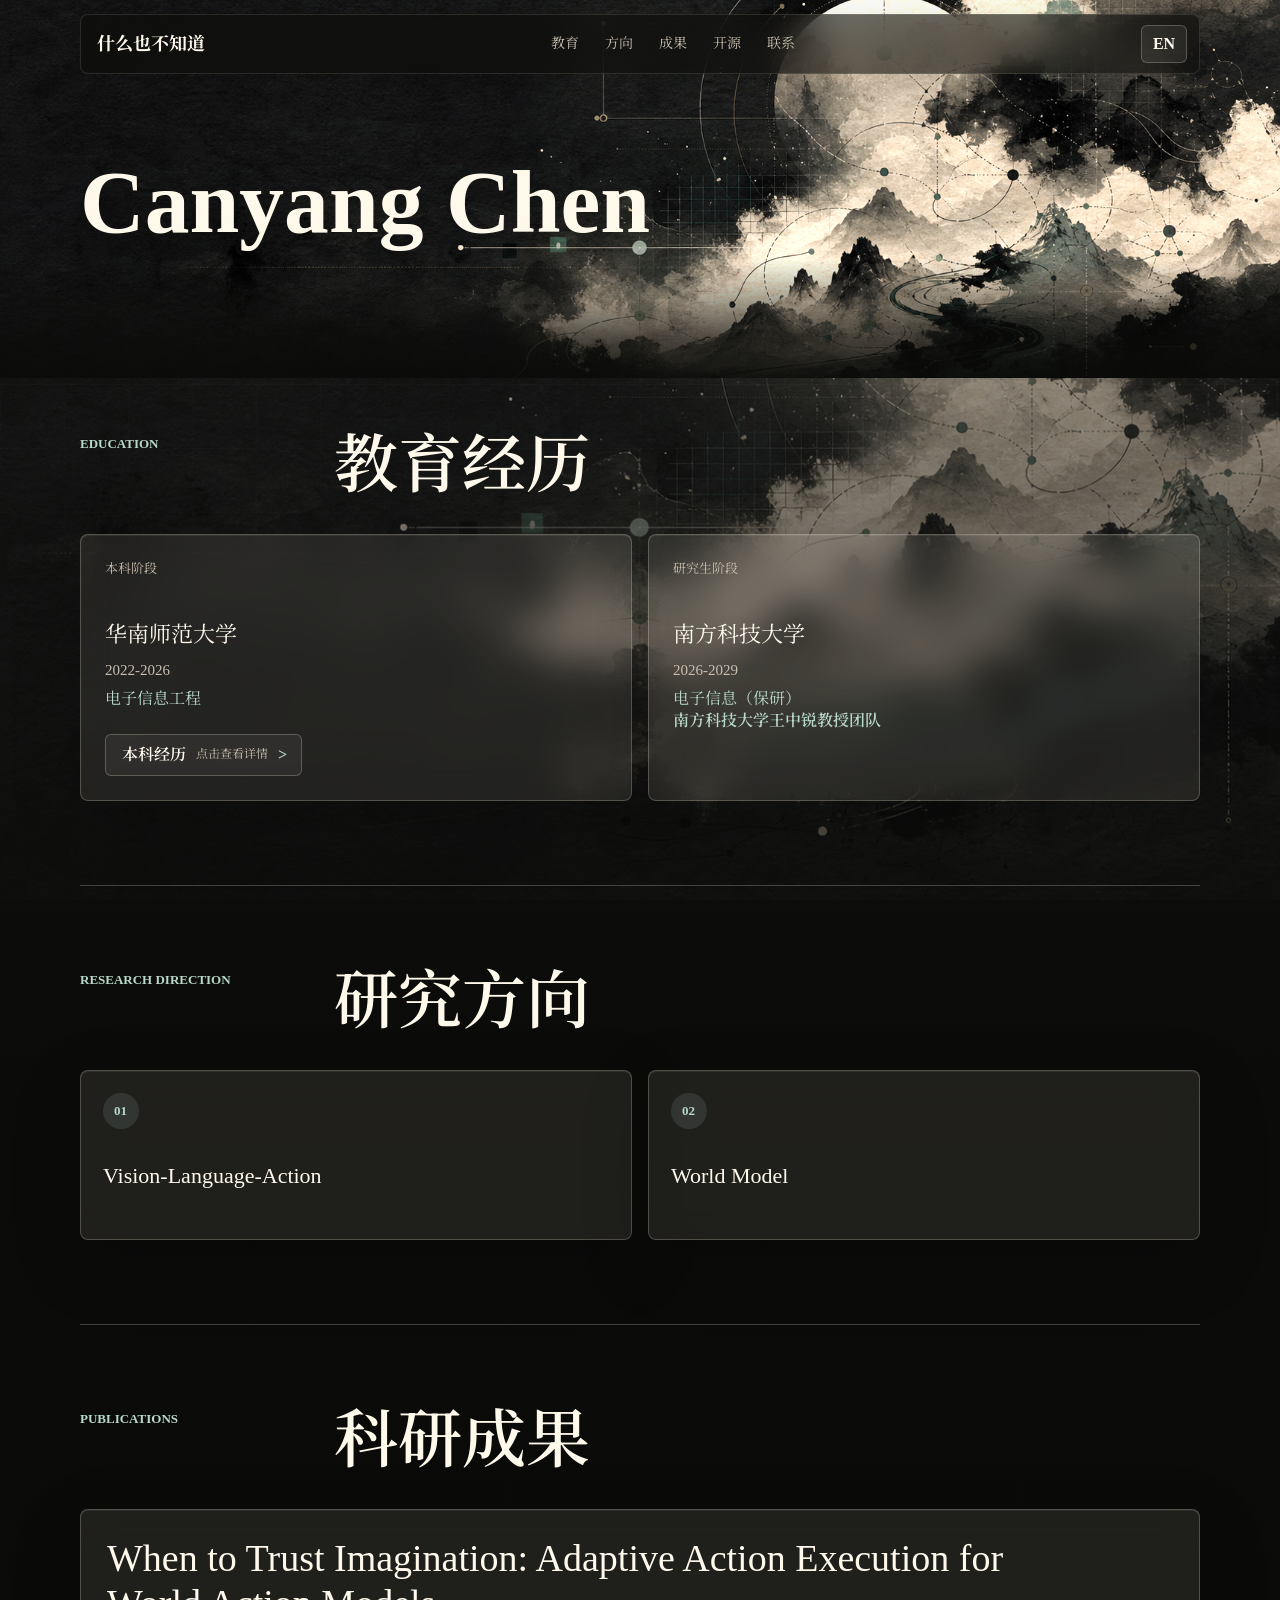
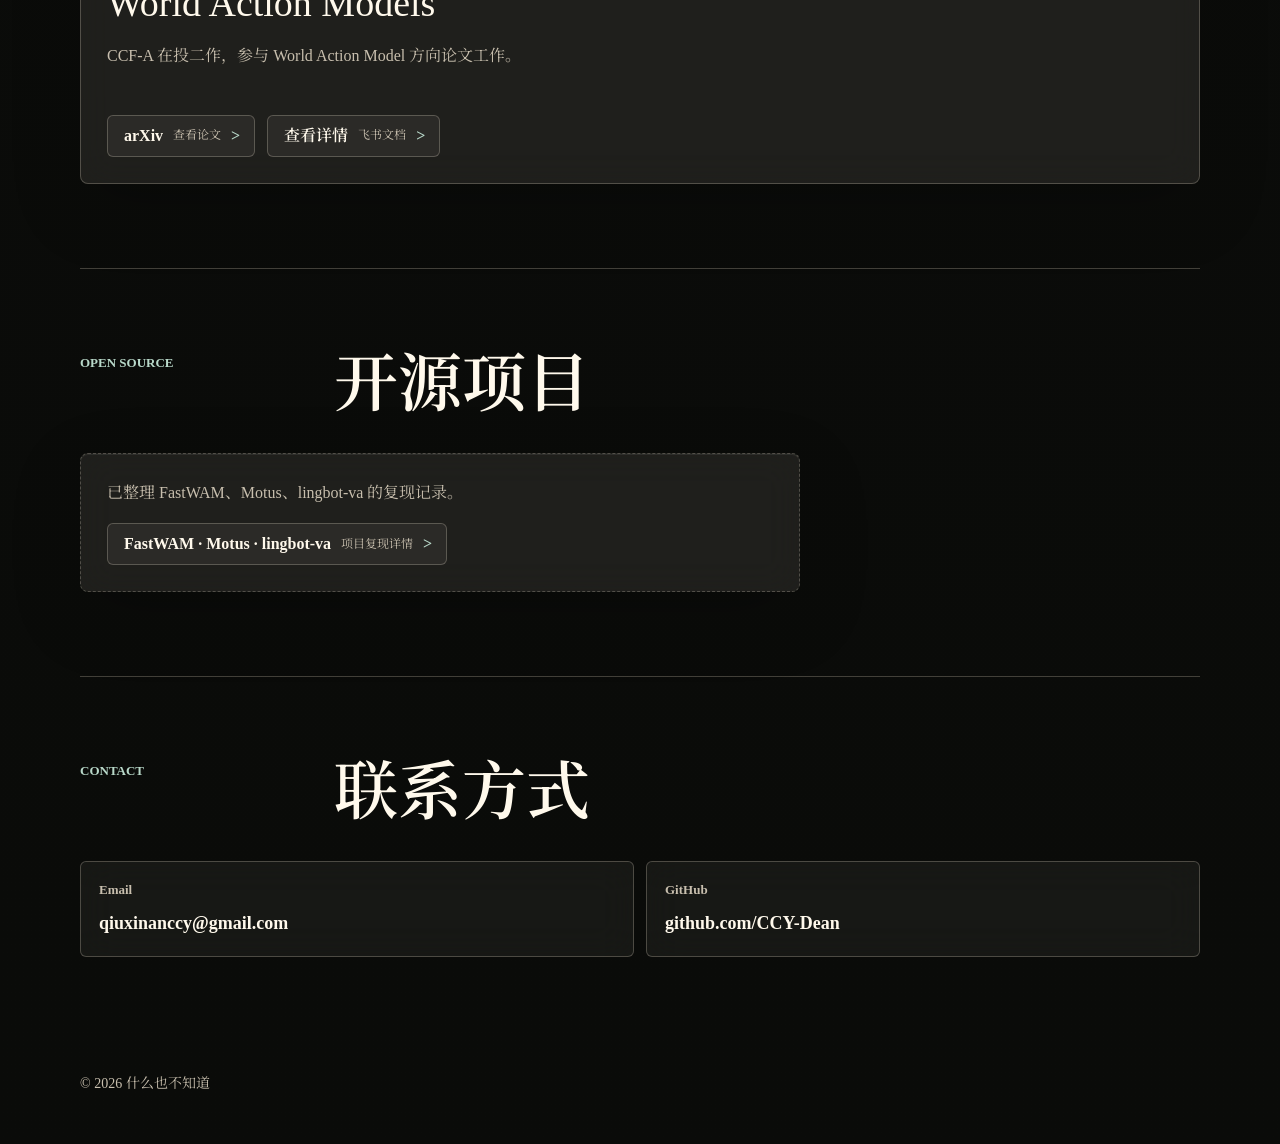
==== index.html @ 1838cb8a "Add SUSTech advisor team" ====
<!doctype html>
<html lang="zh-CN">
  <head>
    <meta charset="UTF-8" />
    <meta name="viewport" content="width=device-width, initial-scale=1.0" />
    <meta
      name="description"
      content="什么也不知道 - 一个关于电子信息、具身智能、VLA 与 World Model 的个人主页。"
    />
    <title>什么也不知道</title>
    <link rel="preconnect" href="https://fonts.googleapis.com" />
    <link rel="preconnect" href="https://fonts.gstatic.com" crossorigin />
    <link
      href="https://fonts.googleapis.com/css2?family=Noto+Serif+SC:wght@400;500;600;700&display=swap"
      rel="stylesheet"
    />
    <link rel="stylesheet" href="styles.css?v=compact-20260616" />
  </head>
  <body>
    <header class="site-header" aria-label="Primary navigation">
      <a class="brand" href="#home" aria-label="Back to top">什么也不知道</a>
      <nav class="nav-links" aria-label="Section navigation">
        <a href="#education" data-i18n="navEducation">教育</a>
        <a href="#research" data-i18n="navResearch">方向</a>
        <a href="#publications" data-i18n="navPublications">成果</a>
        <a href="#open-source" data-i18n="navOpenSource">开源</a>
        <a href="#contact" data-i18n="navContact">联系</a>
      </nav>
      <button class="lang-toggle" type="button" aria-label="Switch language">
        <span data-lang-label>EN</span>
      </button>
    </header>

    <main id="home">
      <section class="hero" aria-labelledby="hero-title">
        <div class="hero-copy">
          <h1 id="hero-title" data-i18n="heroTitle">Canyang Chen</h1>
        </div>
        <figure class="hero-visual">
          <img src="assets/world-model-hero.png" alt="Abstract world model visual" />
        </figure>
      </section>

      <section class="section education" id="education" aria-labelledby="education-title">
        <div class="section-heading">
          <p class="section-kicker" data-i18n="educationKicker">Education</p>
          <h2 id="education-title" data-i18n="educationTitle">教育经历</h2>
        </div>
        <div class="education-grid">
          <article class="education-card">
            <p class="year" data-i18n="eduOneYear">本科阶段</p>
            <h3 data-i18n="eduOneSchool">华南师范大学</h3>
            <p class="period" data-i18n="eduOnePeriod">2022-2026</p>
            <p class="degree" data-i18n="eduOneDegree">电子信息工程</p>
            <a class="inline-link" href="undergraduate.html">
              <span data-i18n="eduOneLink">本科经历</span>
              <small data-i18n="linkHint">点击查看详情</small>
            </a>
          </article>
          <article class="education-card">
            <p class="year" data-i18n="eduTwoYear">研究生阶段</p>
            <h3 data-i18n="eduTwoSchool">南方科技大学</h3>
            <p class="period" data-i18n="eduTwoPeriod">2026-2029</p>
            <p class="degree" data-i18n="eduTwoDegree">电子信息（保研）</p>
            <p class="project-team" data-i18n="eduTwoTeam">南方科技大学王中锐教授团队</p>
          </article>
        </div>
      </section>

      <section class="section research" id="research" aria-labelledby="research-title">
        <div class="section-heading">
          <p class="section-kicker" data-i18n="researchKicker">Research Direction</p>
          <h2 id="research-title" data-i18n="researchTitle">研究方向</h2>
        </div>
        <div class="research-list">
          <article>
            <span>01</span>
            <h3 data-i18n="topicOneTitle">Vision-Language-Action</h3>
          </article>
          <article>
            <span>02</span>
            <h3 data-i18n="topicTwoTitle">World Model</h3>
          </article>
        </div>
      </section>

      <section class="section publications" id="publications" aria-labelledby="publications-title">
        <div class="section-heading">
          <p class="section-kicker" data-i18n="pubKicker">Publications</p>
          <h2 id="publications-title" data-i18n="pubTitle">科研成果</h2>
        </div>
        <div class="publication-list">
          <article class="publication-card">
            <h3>When to Trust Imagination: Adaptive Action Execution for World Action Models</h3>
            <p data-i18n="paperBody">
              CCF-A 在投二作，参与 World Action Model 方向论文工作。
            </p>
            <div class="publication-actions">
              <a class="inline-link" href="https://arxiv.org/abs/2605.06222" target="_blank" rel="noreferrer">
                <span>arXiv</span>
                <small data-i18n="paperLinkHint">查看论文</small>
              </a>
              <a class="inline-link" href="https://my.feishu.cn/wiki/Lk8pwF8xBiohuYk1dy0cIigonZe?from=from_copylink" target="_blank" rel="noreferrer">
                <span data-i18n="paperDocLink">查看详情</span>
                <small data-i18n="paperDocHint">飞书文档</small>
              </a>
            </div>
          </article>
        </div>
      </section>

      <section class="section open-source" id="open-source" aria-labelledby="open-source-title">
        <div class="section-heading">
          <p class="section-kicker" data-i18n="openSourceKicker">Open Source</p>
          <h2 id="open-source-title" data-i18n="openSourceTitle">开源项目</h2>
        </div>
        <div class="empty-state">
          <p data-i18n="openSourceBody">已整理 FastWAM、Motus、lingbot-va 的复现记录。</p>
          <a class="inline-link project-entry-link" href="projects.html">
            <span data-i18n="openSourceLink">FastWAM · Motus · lingbot-va</span>
            <small data-i18n="openSourceHint">项目复现详情</small>
          </a>
        </div>
      </section>

      <section class="section contact" id="contact" aria-labelledby="contact-title">
        <div class="section-heading">
          <p class="section-kicker" data-i18n="contactKicker">Contact</p>
          <h2 id="contact-title" data-i18n="contactTitle">联系方式</h2>
        </div>
        <div class="contact-links" aria-label="Contact placeholders">
          <a href="mailto:qiuxinanccy@gmail.com">
            <span>Email</span>
            <strong>qiuxinanccy@gmail.com</strong>
          </a>
          <a href="https://github.com/CCY-Dean" target="_blank" rel="noreferrer">
            <span>GitHub</span>
            <strong>github.com/CCY-Dean</strong>
          </a>
        </div>
      </section>
    </main>

    <footer class="site-footer">
      <span data-i18n="footerText">© 2026 什么也不知道</span>
    </footer>

    <script src="script.js?v=compact-20260616"></script>
  </body>
</html>
---- styles.css ----
:root {
  color-scheme: dark;
  --paper: #151612;
  --paper-deep: #0a0b09;
  --ink: #fff9ec;
  --muted: #c8bfae;
  --line: rgba(244, 235, 214, 0.24);
  --panel: rgba(247, 241, 225, 0.085);
  --teal: #b8d8c9;
  --teal-soft: rgba(184, 216, 201, 0.12);
  --graphite: #ebe1cb;
  --shadow: rgba(0, 0, 0, 0.38);
  --max: 1120px;
  --serif-font: "Times New Roman", "Noto Serif SC", "Songti SC", "STSong", "SimSun", serif;
}

* {
  box-sizing: border-box;
}

html {
  scroll-behavior: smooth;
}

body {
  margin: 0;
  background:
    linear-gradient(180deg, rgba(10, 11, 9, 0.08), rgba(10, 11, 9, 0.9) 42%, rgba(10, 11, 9, 0.96)),
    radial-gradient(circle at 78% 10%, rgba(235, 225, 198, 0.2), transparent 24rem),
    radial-gradient(circle at 18% 0%, rgba(235, 225, 198, 0.08), transparent 26rem),
    url("assets/world-model-hero.png"),
    linear-gradient(180deg, var(--paper), var(--paper-deep));
  background-attachment: scroll, scroll, scroll, fixed, scroll;
  background-position: center top, center top, center top, center top, center top;
  background-repeat: no-repeat;
  background-size: cover, cover, cover, cover, cover;
  color: var(--ink);
  font-family: var(--serif-font);
  line-height: 1.6;
}

body::before {
  position: fixed;
  inset: 0;
  z-index: -1;
  pointer-events: none;
  content: "";
  background-image:
    linear-gradient(rgba(255, 249, 236, 0.04) 1px, transparent 1px),
    linear-gradient(90deg, rgba(255, 249, 236, 0.032) 1px, transparent 1px);
  background-size: 64px 64px;
  mask-image: linear-gradient(180deg, #000, transparent 78%);
}

a {
  color: inherit;
  text-decoration: none;
}

.site-header {
  position: fixed;
  top: 14px;
  left: 50%;
  z-index: 10;
  display: flex;
  align-items: center;
  justify-content: space-between;
  gap: 24px;
  width: min(100% - 28px, var(--max));
  margin: 0;
  padding: 10px 12px 10px 16px;
  transform: translateX(-50%);
  background: rgba(13, 14, 12, 0.62);
  border: 1px solid rgba(244, 235, 214, 0.12);
  border-radius: 8px;
  box-shadow: 0 18px 60px rgba(0, 0, 0, 0.18);
  backdrop-filter: blur(18px) saturate(1.1);
}

.brand {
  font-family: var(--serif-font);
  font-size: 18px;
  font-weight: 700;
  letter-spacing: 0;
  white-space: nowrap;
}

.nav-links {
  display: flex;
  align-items: center;
  gap: 26px;
  color: var(--muted);
  font-size: 14px;
}

.nav-links a {
  transition: color 180ms ease;
}

.nav-links a:hover {
  color: var(--ink);
}

.lang-toggle,
.button {
  min-height: 40px;
  border: 1px solid var(--line);
  border-radius: 6px;
  font: inherit;
  font-weight: 600;
  cursor: pointer;
}

.lang-toggle {
  min-width: 46px;
  min-height: 38px;
  background: rgba(243, 239, 228, 0.08);
  color: var(--ink);
}

.hero {
  position: relative;
  display: flex;
  align-items: center;
  min-height: 42svh;
  overflow: hidden;
  padding: 104px max(20px, calc((100vw - var(--max)) / 2)) 78px;
}

.hero::before {
  position: absolute;
  inset: 0;
  content: "";
  background:
    linear-gradient(90deg, rgba(8, 9, 8, 0.86), rgba(8, 9, 8, 0.44) 42%, rgba(8, 9, 8, 0.08)),
    linear-gradient(180deg, rgba(8, 9, 8, 0.12), rgba(8, 9, 8, 0.82));
  z-index: 0;
}

.hero::after {
  position: absolute;
  right: 0;
  bottom: -1px;
  left: 0;
  z-index: 1;
  height: 120px;
  content: "";
  pointer-events: none;
  background: linear-gradient(180deg, rgba(10, 11, 9, 0), rgba(10, 11, 9, 0.72) 66%, rgba(10, 11, 9, 0.94));
}

.hero-copy {
  position: relative;
  z-index: 2;
  width: min(100%, var(--max));
}

.eyebrow,
.section-kicker {
  margin: 0 0 14px;
  color: var(--teal);
  font-size: 13px;
  font-weight: 700;
  letter-spacing: 0;
  text-transform: uppercase;
}

h1,
h2,
h3,
p {
  overflow-wrap: anywhere;
}

h1 {
  margin: 0;
  font-family: var(--serif-font);
  font-size: clamp(46px, 7vw, 92px);
  font-weight: 700;
  line-height: 0.95;
  letter-spacing: 0;
  text-shadow: 0 18px 60px rgba(0, 0, 0, 0.45);
}

.hero-text {
  max-width: 620px;
  margin: 28px 0 0;
  color: var(--graphite);
  font-size: 18px;
}

.hero-actions {
  display: flex;
  flex-wrap: wrap;
  gap: 12px;
  margin-top: 34px;
}

.button {
  display: inline-flex;
  align-items: center;
  justify-content: center;
  padding: 0 18px;
}

.button.primary {
  background: var(--ink);
  color: #10110f;
  border-color: var(--ink);
}

.button.secondary {
  background: rgba(243, 239, 228, 0.04);
  color: var(--ink);
}

.hero-visual {
  position: absolute;
  inset: 0;
  z-index: 0;
  margin: 0;
  pointer-events: none;
}

.hero-visual img {
  display: block;
  width: 100%;
  height: 100%;
  object-fit: cover;
  object-position: center;
  filter: brightness(1.2) contrast(1.08) saturate(1.04);
}

.section {
  width: min(100% - 40px, var(--max));
  margin: 0 auto;
  padding: 84px 0;
  border-top: 1px solid var(--line);
}

.hero + .section {
  margin-top: -28px;
  border-top: 0;
}

.section-heading {
  display: grid;
  grid-template-columns: 220px minmax(0, 1fr);
  gap: 34px;
  align-items: start;
  margin-bottom: 36px;
}

h2 {
  margin: 0;
  font-family: var(--serif-font);
  max-width: 780px;
  font-size: clamp(38px, 5vw, 66px);
  font-weight: 600;
  line-height: 1;
  letter-spacing: 0;
}

.education-grid {
  display: grid;
  grid-template-columns: repeat(2, minmax(0, 1fr));
  gap: 16px;
}

.contact-text {
  margin: 0;
}

.education-card,
.research-list article,
.empty-state,
.publication-card {
  background: var(--panel);
  border: 1px solid var(--line);
  border-radius: 8px;
  backdrop-filter: blur(18px);
  box-shadow:
    inset 0 1px 0 rgba(255, 255, 255, 0.07),
    0 22px 70px rgba(0, 0, 0, 0.18);
}

.education-card {
  min-height: 190px;
  padding: 24px;
}

.year {
  margin: 0 0 42px;
  color: var(--muted);
  font-size: 13px;
  font-weight: 400;
  text-transform: uppercase;
}

.degree {
  margin: 0;
  color: var(--teal);
  font-weight: 400;
}

.period {
  margin: 10px 0 4px;
  color: var(--muted);
  font-size: 15px;
}

.inline-link {
  display: inline-flex;
  align-items: center;
  gap: 10px;
  justify-content: center;
  width: fit-content;
  min-height: 42px;
  margin-top: 22px;
  padding: 0 14px 0 16px;
  border: 1px solid var(--line);
  border-radius: 6px;
  background: rgba(243, 239, 228, 0.06);
  color: var(--ink);
  font-weight: 600;
}

.inline-link::after {
  content: ">";
  color: var(--teal);
  font-weight: 700;
}

.inline-link small {
  color: var(--muted);
  font-size: 12px;
  font-weight: 400;
}

.project-entry-link {
  flex-wrap: wrap;
  justify-content: flex-start;
  max-width: 100%;
  padding-top: 8px;
  padding-bottom: 8px;
  line-height: 1.35;
}

.research-list {
  display: grid;
  grid-template-columns: repeat(2, minmax(0, 1fr));
  gap: 16px;
}

.research-list article {
  min-height: 170px;
  padding: 22px;
}

.research-list span {
  display: inline-flex;
  align-items: center;
  justify-content: center;
  width: 36px;
  height: 36px;
  margin-bottom: 34px;
  border-radius: 50%;
  background: var(--teal-soft);
  color: var(--teal);
  font-size: 13px;
  font-weight: 700;
}

h3 {
  margin: 0 0 10px;
  font-size: 22px;
  line-height: 1.2;
  font-weight: 400;
}

.empty-state p,
.contact-text {
  color: var(--muted);
}

.empty-state p {
  margin: 0;
}

.empty-state {
  max-width: 720px;
  padding: 26px;
  border-style: dashed;
}

.empty-state .inline-link {
  margin-top: 18px;
}

.publication-list {
  display: grid;
  gap: 16px;
}

.publication-card {
  padding: 26px;
}

.publication-card h3 {
  max-width: 980px;
  font-size: clamp(24px, 3vw, 38px);
}

.publication-card p {
  max-width: 980px;
  color: var(--muted);
}

.publication-actions {
  display: flex;
  flex-wrap: wrap;
  gap: 12px;
  margin-top: 24px;
}

.contact-text {
  max-width: 720px;
  font-size: 18px;
}

.contact-links {
  display: grid;
  grid-template-columns: repeat(2, minmax(0, 1fr));
  gap: 12px;
  margin-top: 0;
}

.contact-links a {
  display: grid;
  gap: 8px;
  min-height: 96px;
  padding: 18px;
  border: 1px solid var(--line);
  border-radius: 6px;
  background: rgba(243, 239, 228, 0.055);
  backdrop-filter: blur(18px);
}

.contact-links span {
  color: var(--muted);
  font-size: 13px;
  font-weight: 700;
}

.contact-links strong {
  color: var(--ink);
  font-size: clamp(16px, 2.4vw, 18px);
  font-weight: 700;
  overflow-wrap: anywhere;
}

.site-footer {
  width: min(100% - 40px, var(--max));
  margin: 0 auto;
  padding: 32px 0 48px;
  color: var(--muted);
  font-size: 14px;
}

.page-main {
  padding-top: 96px;
}

.subpage-hero {
  width: min(100% - 40px, var(--max));
  margin: 0 auto;
  padding: 96px 0 70px;
}

.subpage-hero h1 {
  max-width: 840px;
  font-size: clamp(54px, 8vw, 104px);
}

.subpage-hero p:last-child {
  max-width: 760px;
  margin: 26px 0 0;
  color: var(--graphite);
  font-size: 20px;
}

.page-section {
  padding: 70px 0;
}

.detail-grid,
.achievement-grid {
  display: grid;
  grid-template-columns: repeat(2, minmax(0, 1fr));
  gap: 16px;
}

.project-grid {
  display: grid;
  grid-template-columns: 1fr;
  gap: 16px;
}

.detail-card,
.project-card,
.achievement-card,
.timeline article {
  background: var(--panel);
  border: 1px solid var(--line);
  border-radius: 8px;
  backdrop-filter: blur(18px);
  box-shadow:
    inset 0 1px 0 rgba(255, 255, 255, 0.07),
    0 22px 70px rgba(0, 0, 0, 0.16);
}

.detail-card,
.project-card,
.achievement-card {
  padding: 24px;
}

.detail-card h2,
.project-card h2 {
  margin: 0 0 12px;
  font-size: clamp(28px, 3vw, 42px);
}

.detail-card p,
.project-card p,
.achievement-card p,
.timeline p {
  color: var(--muted);
}

.clean-list {
  display: grid;
  gap: 10px;
  margin: 16px 0 0;
  padding-left: 1.15rem;
  color: var(--muted);
}

.project-figure {
  margin: 22px 0 0;
  overflow: hidden;
  border: 1px solid rgba(244, 235, 214, 0.2);
  border-radius: 8px;
  background: rgba(10, 11, 9, 0.36);
}

.project-figure img {
  display: block;
  width: 100%;
  height: auto;
}

.timeline {
  display: grid;
  gap: 16px;
}

.timeline article {
  padding: 24px;
}

.timeline span,
.project-card .year,
.achievement-card span {
  display: block;
  margin-bottom: 18px;
  color: var(--teal);
  font-size: 13px;
  font-weight: 700;
  text-transform: uppercase;
}

.timeline h3,
.project-card h2,
.achievement-card h3 {
  color: var(--ink);
}

.project-team {
  margin: -4px 0 18px;
  color: var(--teal);
  font-weight: 600;
}

.experience-block {
  display: grid;
  gap: 10px;
  margin-top: 20px;
}

.experience-block h4 {
  margin: 10px 0 0;
  color: var(--teal);
  font-size: 16px;
}

.experience-block p {
  margin: 0;
  max-width: 1160px;
}

@media (max-width: 860px) {
  .site-header {
    width: min(100% - 28px, var(--max));
    gap: 14px;
  }

  .nav-links {
    display: none;
  }

  .section,
  .site-footer {
    width: min(100% - 28px, var(--max));
  }

  .hero {
    min-height: 34svh;
    padding: 98px 14px 38px;
  }

  .section-heading,
  .education-grid,
  .research-list,
  .contact-links,
  .detail-grid,
  .project-grid,
  .achievement-grid {
    grid-template-columns: 1fr;
  }

  .section {
    padding: 60px 0;
  }

  .subpage-hero {
    width: min(100% - 28px, var(--max));
    padding: 70px 0 48px;
  }

  .education-grid {
    gap: 14px;
  }
}

@media (max-width: 520px) {
  h1 {
    font-size: 44px;
  }

  .hero-text {
    font-size: 16px;
  }

  .button {
    width: 100%;
  }
}
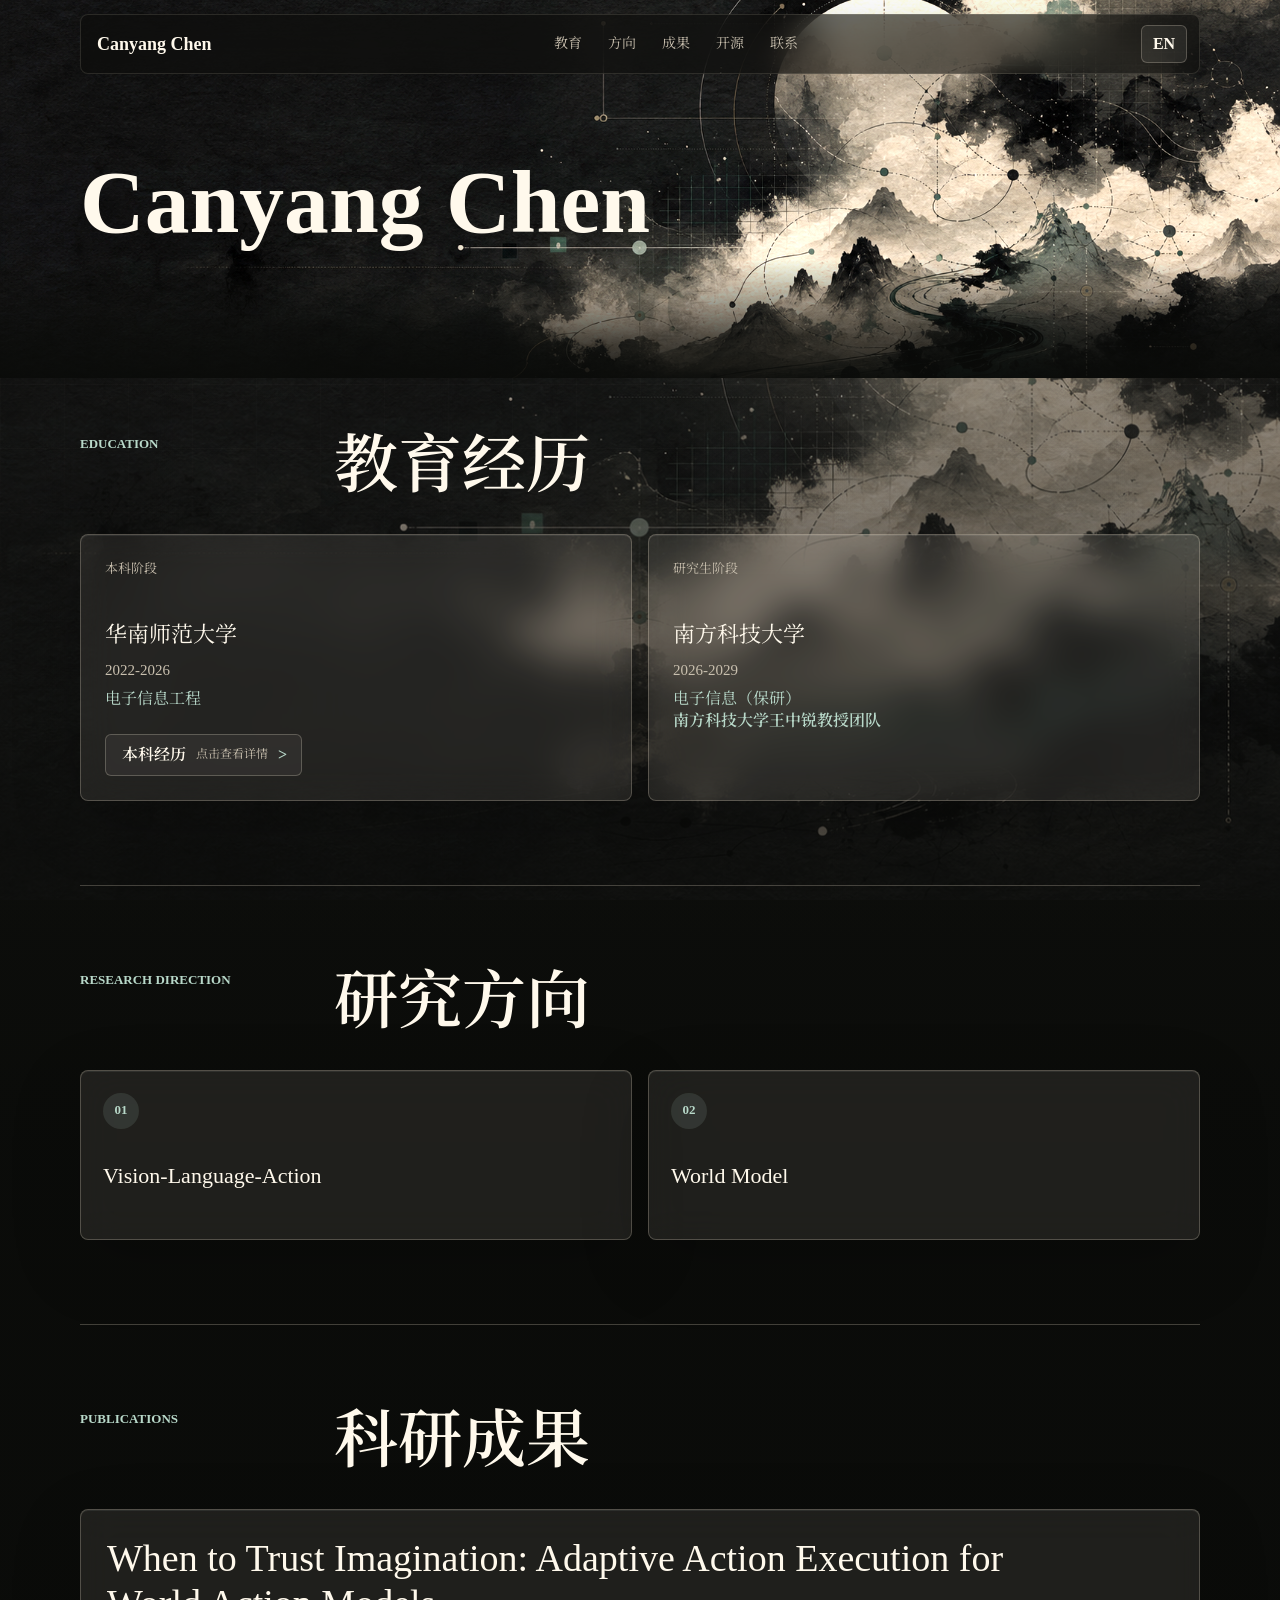
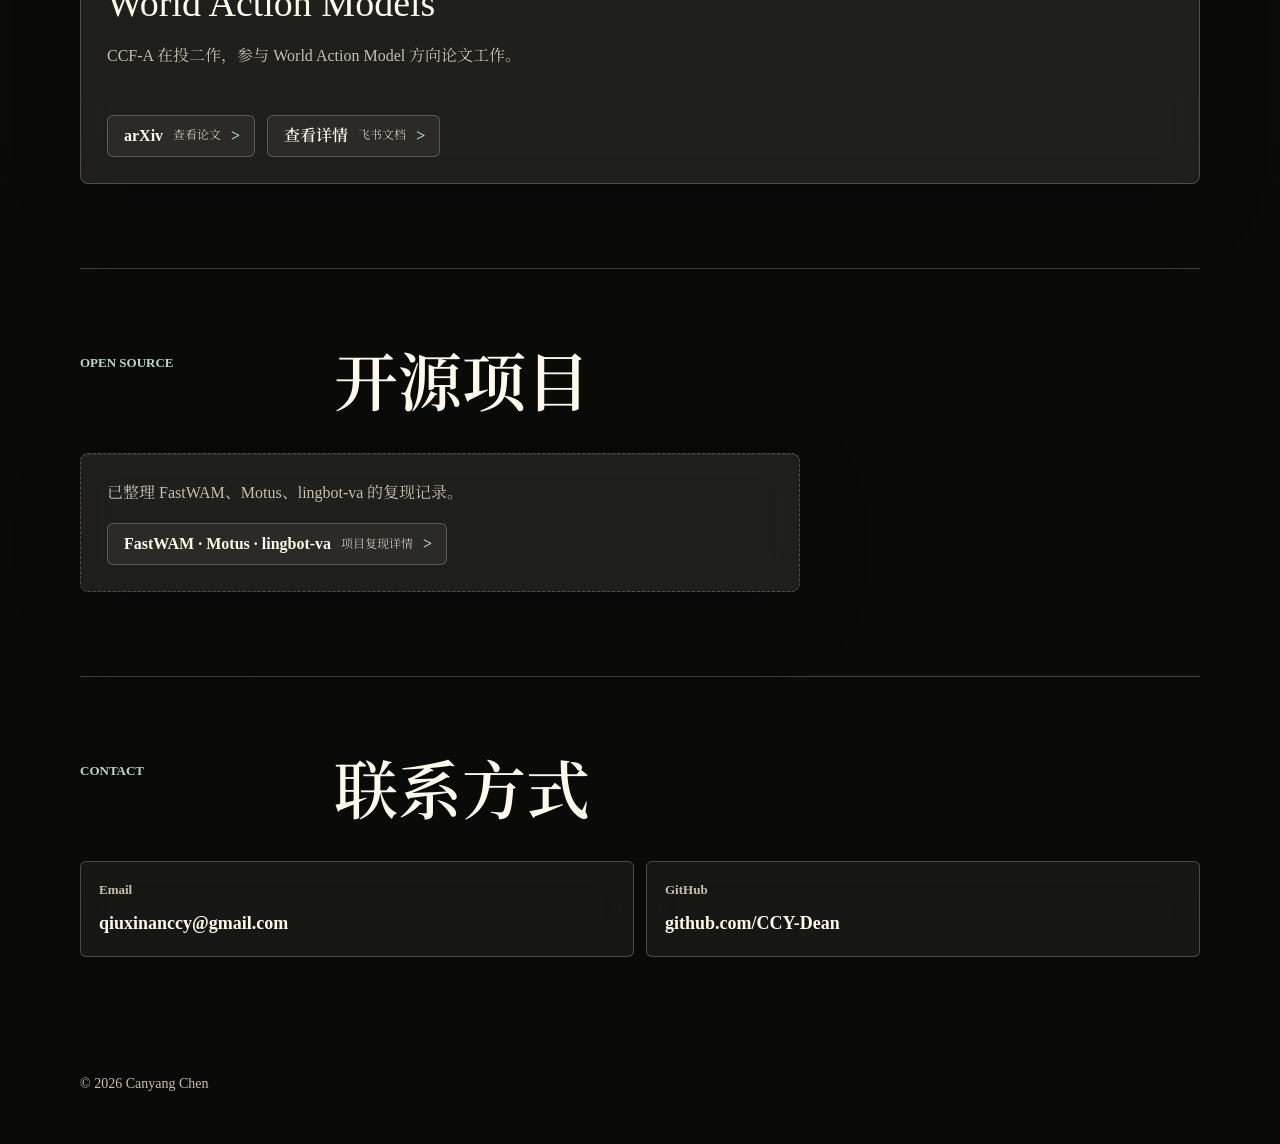
==== commit 8dbcea9c: "Update site branding to Canyang Chen" ====
--- a/index.html
+++ b/index.html
@@ -5,9 +5,9 @@
     <meta name="viewport" content="width=device-width, initial-scale=1.0" />
     <meta
       name="description"
-      content="什么也不知道 - 一个关于电子信息、具身智能、VLA 与 World Model 的个人主页。"
+      content="Canyang Chen - 一个关于电子信息、具身智能、VLA 与 World Model 的个人主页。"
     />
-    <title>什么也不知道</title>
+    <title>Canyang Chen</title>
     <link rel="preconnect" href="https://fonts.googleapis.com" />
     <link rel="preconnect" href="https://fonts.gstatic.com" crossorigin />
     <link
@@ -18,7 +18,7 @@
   </head>
   <body>
     <header class="site-header" aria-label="Primary navigation">
-      <a class="brand" href="#home" aria-label="Back to top">什么也不知道</a>
+      <a class="brand" href="#home" aria-label="Back to top">Canyang Chen</a>
       <nav class="nav-links" aria-label="Section navigation">
         <a href="#education" data-i18n="navEducation">教育</a>
         <a href="#research" data-i18n="navResearch">方向</a>
@@ -142,7 +142,7 @@
     </main>
 
     <footer class="site-footer">
-      <span data-i18n="footerText">© 2026 什么也不知道</span>
+      <span data-i18n="footerText">© 2026 Canyang Chen</span>
     </footer>
 
     <script src="script.js?v=compact-20260616"></script>
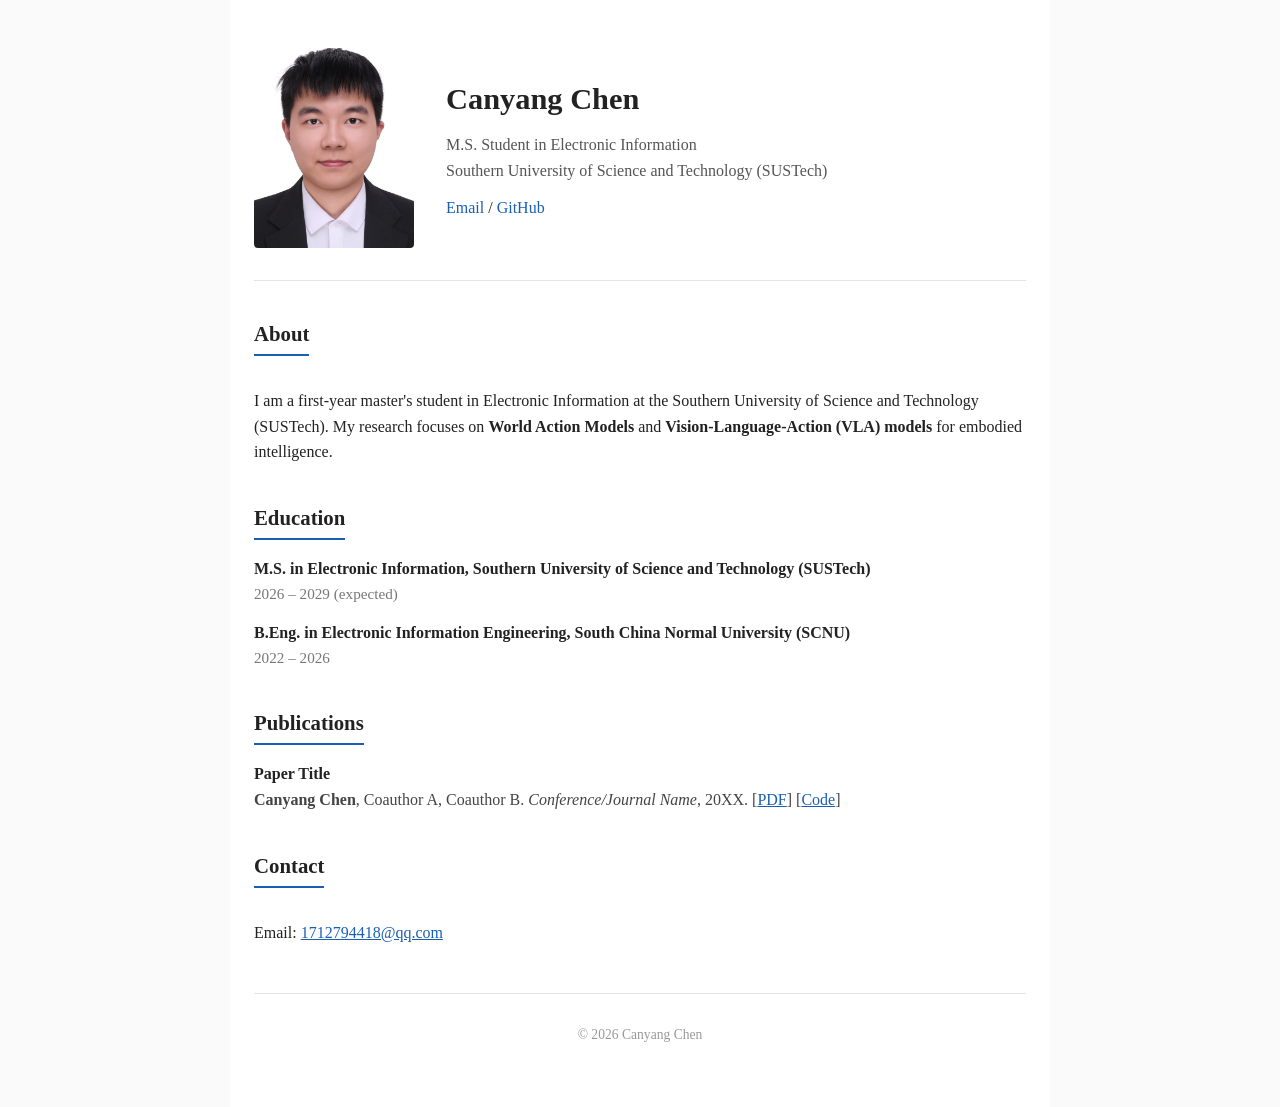
==== commit ac86ece0: "Initial commit: personal academic website" ====
--- a/index.html
+++ b/index.html
@@ -1,150 +1,72 @@
-<!doctype html>
-<html lang="zh-CN">
-  <head>
-    <meta charset="UTF-8" />
-    <meta name="viewport" content="width=device-width, initial-scale=1.0" />
-    <meta
-      name="description"
-      content="Canyang Chen - 一个关于电子信息、具身智能、VLA 与 World Model 的个人主页。"
-    />
-    <title>Canyang Chen</title>
-    <link rel="preconnect" href="https://fonts.googleapis.com" />
-    <link rel="preconnect" href="https://fonts.gstatic.com" crossorigin />
-    <link
-      href="https://fonts.googleapis.com/css2?family=Noto+Serif+SC:wght@400;500;600;700&display=swap"
-      rel="stylesheet"
-    />
-    <link rel="stylesheet" href="styles.css?v=compact-20260616" />
-  </head>
-  <body>
-    <header class="site-header" aria-label="Primary navigation">
-      <a class="brand" href="#home" aria-label="Back to top">Canyang Chen</a>
-      <nav class="nav-links" aria-label="Section navigation">
-        <a href="#education" data-i18n="navEducation">教育</a>
-        <a href="#research" data-i18n="navResearch">方向</a>
-        <a href="#publications" data-i18n="navPublications">成果</a>
-        <a href="#open-source" data-i18n="navOpenSource">开源</a>
-        <a href="#contact" data-i18n="navContact">联系</a>
-      </nav>
-      <button class="lang-toggle" type="button" aria-label="Switch language">
-        <span data-lang-label>EN</span>
-      </button>
+<!DOCTYPE html>
+<html lang="en">
+<head>
+  <meta charset="UTF-8">
+  <meta name="viewport" content="width=device-width, initial-scale=1.0">
+  <title>Canyang Chen</title>
+  <meta name="description" content="Personal academic website of Canyang Chen.">
+  <link rel="stylesheet" href="style.css">
+</head>
+<body>
+  <div class="container">
+    <header>
+      <img class="profile" src="assets/profile.jpg" alt="Canyang Chen">
+      <div class="intro">
+        <h1>Canyang Chen</h1>
+        <p class="affiliation">M.S. Student in Electronic Information<br>
+        Southern University of Science and Technology (SUSTech)</p>
+        <nav class="links">
+          <a href="mailto:1712794418@qq.com">Email</a> /
+          <a href="https://github.com/CCY-Dean" target="_blank" rel="noopener">GitHub</a>
+        </nav>
+      </div>
     </header>
 
-    <main id="home">
-      <section class="hero" aria-labelledby="hero-title">
-        <div class="hero-copy">
-          <h1 id="hero-title" data-i18n="heroTitle">Canyang Chen</h1>
-        </div>
-        <figure class="hero-visual">
-          <img src="assets/world-model-hero.png" alt="Abstract world model visual" />
-        </figure>
+    <main>
+      <section id="about">
+        <h2>About</h2>
+        <p>I am a first-year master's student in Electronic Information at the
+        Southern University of Science and Technology (SUSTech). My research focuses on
+        <strong>World Action Models</strong> and <strong>Vision-Language-Action (VLA) models</strong>
+        for embodied intelligence.</p>
       </section>
 
-      <section class="section education" id="education" aria-labelledby="education-title">
-        <div class="section-heading">
-          <p class="section-kicker" data-i18n="educationKicker">Education</p>
-          <h2 id="education-title" data-i18n="educationTitle">教育经历</h2>
-        </div>
-        <div class="education-grid">
-          <article class="education-card">
-            <p class="year" data-i18n="eduOneYear">本科阶段</p>
-            <h3 data-i18n="eduOneSchool">华南师范大学</h3>
-            <p class="period" data-i18n="eduOnePeriod">2022-2026</p>
-            <p class="degree" data-i18n="eduOneDegree">电子信息工程</p>
-            <a class="inline-link" href="undergraduate.html">
-              <span data-i18n="eduOneLink">本科经历</span>
-              <small data-i18n="linkHint">点击查看详情</small>
-            </a>
-          </article>
-          <article class="education-card">
-            <p class="year" data-i18n="eduTwoYear">研究生阶段</p>
-            <h3 data-i18n="eduTwoSchool">南方科技大学</h3>
-            <p class="period" data-i18n="eduTwoPeriod">2026-2029</p>
-            <p class="degree" data-i18n="eduTwoDegree">电子信息（保研）</p>
-            <p class="project-team" data-i18n="eduTwoTeam">南方科技大学王中锐教授团队</p>
-          </article>
-        </div>
+      <section id="education">
+        <h2>Education</h2>
+        <ul class="item-list">
+          <li>
+            <span class="item-title">M.S. in Electronic Information, Southern University of Science and Technology (SUSTech)</span>
+            <span class="item-date">2026 – 2029 (expected)</span>
+          </li>
+          <li>
+            <span class="item-title">B.Eng. in Electronic Information Engineering, South China Normal University (SCNU)</span>
+            <span class="item-date">2022 – 2026</span>
+          </li>
+        </ul>
       </section>
 
-      <section class="section research" id="research" aria-labelledby="research-title">
-        <div class="section-heading">
-          <p class="section-kicker" data-i18n="researchKicker">Research Direction</p>
-          <h2 id="research-title" data-i18n="researchTitle">研究方向</h2>
-        </div>
-        <div class="research-list">
-          <article>
-            <span>01</span>
-            <h3 data-i18n="topicOneTitle">Vision-Language-Action</h3>
-          </article>
-          <article>
-            <span>02</span>
-            <h3 data-i18n="topicTwoTitle">World Model</h3>
-          </article>
-        </div>
+      <section id="publications">
+        <h2>Publications</h2>
+        <ul class="item-list">
+          <!-- TODO: add publications; duplicate this block for each paper -->
+          <li>
+            <span class="item-title">Paper Title</span>
+            <span class="item-desc"><strong>Canyang Chen</strong>, Coauthor A, Coauthor B.
+            <em>Conference/Journal Name</em>, 20XX.
+            [<a href="#">PDF</a>] [<a href="#">Code</a>]</span>
+          </li>
+        </ul>
       </section>
 
-      <section class="section publications" id="publications" aria-labelledby="publications-title">
-        <div class="section-heading">
-          <p class="section-kicker" data-i18n="pubKicker">Publications</p>
-          <h2 id="publications-title" data-i18n="pubTitle">科研成果</h2>
-        </div>
-        <div class="publication-list">
-          <article class="publication-card">
-            <h3>When to Trust Imagination: Adaptive Action Execution for World Action Models</h3>
-            <p data-i18n="paperBody">
-              CCF-A 在投二作，参与 World Action Model 方向论文工作。
-            </p>
-            <div class="publication-actions">
-              <a class="inline-link" href="https://arxiv.org/abs/2605.06222" target="_blank" rel="noreferrer">
-                <span>arXiv</span>
-                <small data-i18n="paperLinkHint">查看论文</small>
-              </a>
-              <a class="inline-link" href="https://my.feishu.cn/wiki/Lk8pwF8xBiohuYk1dy0cIigonZe?from=from_copylink" target="_blank" rel="noreferrer">
-                <span data-i18n="paperDocLink">查看详情</span>
-                <small data-i18n="paperDocHint">飞书文档</small>
-              </a>
-            </div>
-          </article>
-        </div>
-      </section>
-
-      <section class="section open-source" id="open-source" aria-labelledby="open-source-title">
-        <div class="section-heading">
-          <p class="section-kicker" data-i18n="openSourceKicker">Open Source</p>
-          <h2 id="open-source-title" data-i18n="openSourceTitle">开源项目</h2>
-        </div>
-        <div class="empty-state">
-          <p data-i18n="openSourceBody">已整理 FastWAM、Motus、lingbot-va 的复现记录。</p>
-          <a class="inline-link project-entry-link" href="projects.html">
-            <span data-i18n="openSourceLink">FastWAM · Motus · lingbot-va</span>
-            <small data-i18n="openSourceHint">项目复现详情</small>
-          </a>
-        </div>
-      </section>
-
-      <section class="section contact" id="contact" aria-labelledby="contact-title">
-        <div class="section-heading">
-          <p class="section-kicker" data-i18n="contactKicker">Contact</p>
-          <h2 id="contact-title" data-i18n="contactTitle">联系方式</h2>
-        </div>
-        <div class="contact-links" aria-label="Contact placeholders">
-          <a href="mailto:qiuxinanccy@gmail.com">
-            <span>Email</span>
-            <strong>qiuxinanccy@gmail.com</strong>
-          </a>
-          <a href="https://github.com/CCY-Dean" target="_blank" rel="noreferrer">
-            <span>GitHub</span>
-            <strong>github.com/CCY-Dean</strong>
-          </a>
-        </div>
+      <section id="contact">
+        <h2>Contact</h2>
+        <p>Email: <a href="mailto:1712794418@qq.com">1712794418@qq.com</a></p>
       </section>
     </main>
 
-    <footer class="site-footer">
-      <span data-i18n="footerText">© 2026 Canyang Chen</span>
+    <footer>
+      <p>&copy; 2026 Canyang Chen</p>
     </footer>
-
-    <script src="script.js?v=compact-20260616"></script>
-  </body>
+  </div>
+</body>
 </html>
--- a/style.css
+++ b/style.css
@@ -0,0 +1,112 @@
+* {
+  box-sizing: border-box;
+}
+
+body {
+  margin: 0;
+  font-family: "Georgia", "Times New Roman", serif;
+  line-height: 1.6;
+  color: #222;
+  background: #fafafa;
+}
+
+.container {
+  max-width: 820px;
+  margin: 0 auto;
+  padding: 48px 24px;
+  background: #fff;
+  min-height: 100vh;
+}
+
+header {
+  display: flex;
+  align-items: center;
+  gap: 32px;
+  padding-bottom: 32px;
+  border-bottom: 1px solid #e5e5e5;
+}
+
+.profile {
+  width: 160px;
+  height: 200px;
+  object-fit: cover;
+  border-radius: 4px;
+  flex-shrink: 0;
+}
+
+.intro h1 {
+  margin: 0 0 8px;
+  font-size: 1.9rem;
+}
+
+.affiliation {
+  margin: 0 0 12px;
+  color: #555;
+}
+
+.links a {
+  color: #1a5fb4;
+  text-decoration: none;
+}
+
+.links a:hover {
+  text-decoration: underline;
+}
+
+main section {
+  margin-top: 36px;
+}
+
+h2 {
+  font-size: 1.3rem;
+  border-bottom: 2px solid #1a5fb4;
+  display: inline-block;
+  padding-bottom: 4px;
+  margin: 0 0 16px;
+}
+
+.item-list {
+  list-style: none;
+  padding: 0;
+  margin: 0;
+}
+
+.item-list li {
+  margin-bottom: 14px;
+  display: flex;
+  flex-direction: column;
+}
+
+.item-title {
+  font-weight: bold;
+}
+
+.item-date {
+  color: #777;
+  font-size: 0.95rem;
+}
+
+.item-desc {
+  color: #444;
+}
+
+.item-desc a,
+section a {
+  color: #1a5fb4;
+}
+
+footer {
+  margin-top: 48px;
+  padding-top: 16px;
+  border-top: 1px solid #e5e5e5;
+  color: #999;
+  font-size: 0.85rem;
+  text-align: center;
+}
+
+@media (max-width: 600px) {
+  header {
+    flex-direction: column;
+    text-align: center;
+  }
+}
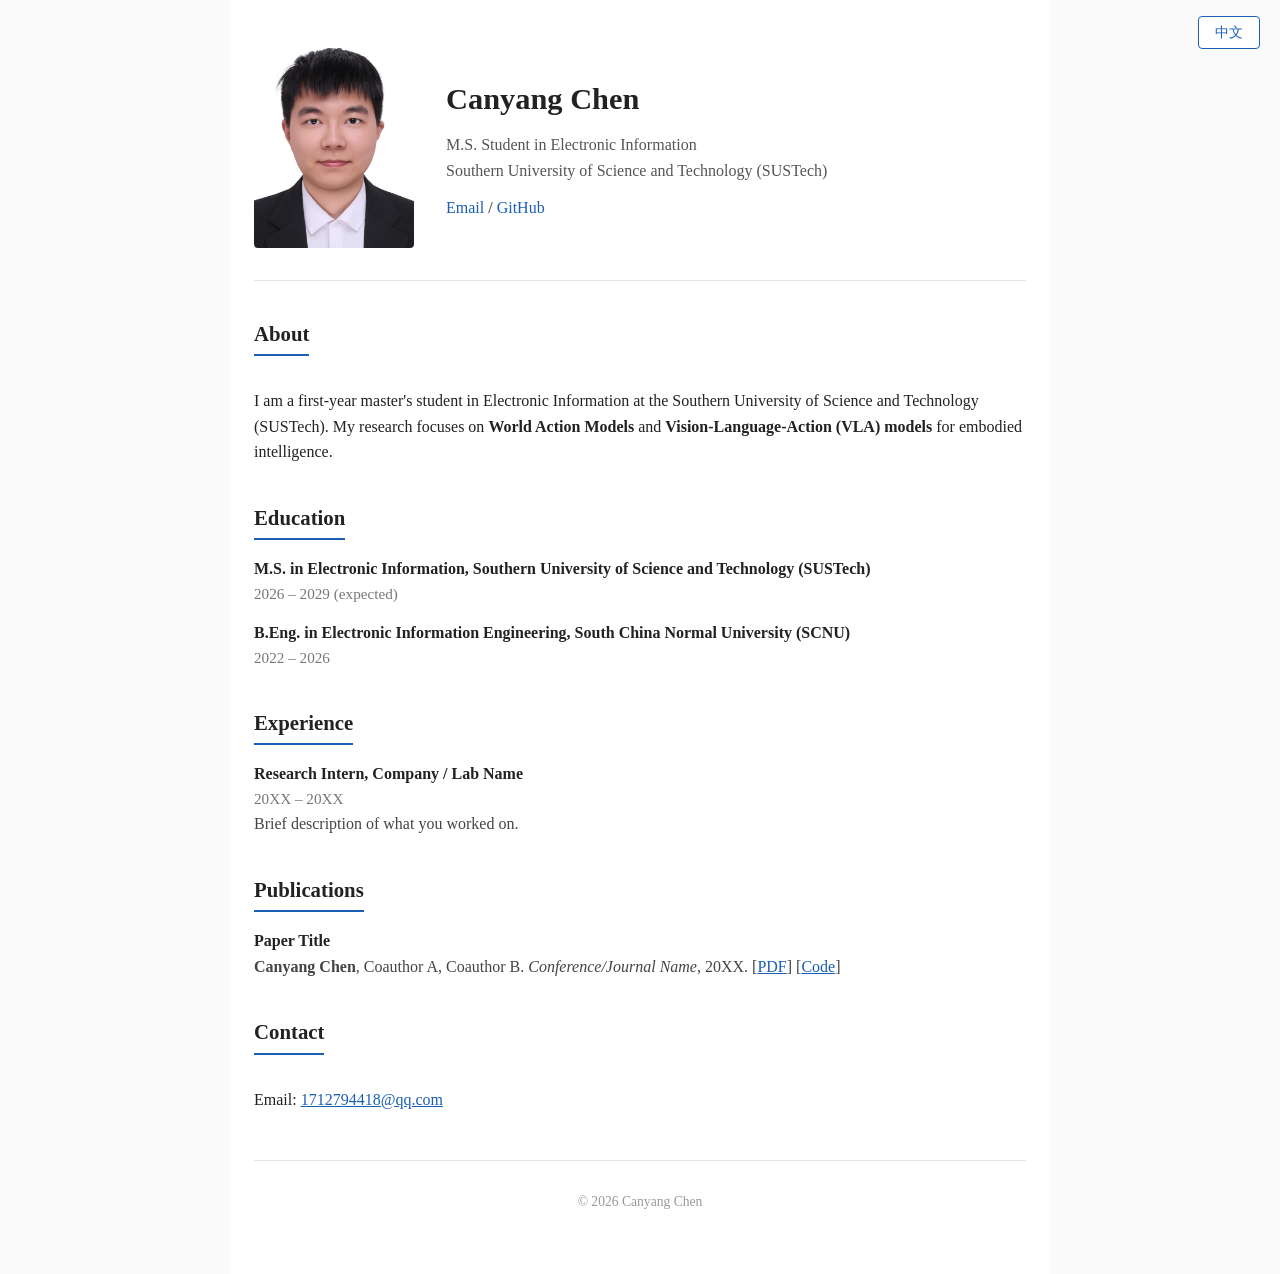
==== commit ce1af52c: "Add EN/中文 language toggle and Experience section" ====
--- a/index.html
+++ b/index.html
@@ -8,13 +8,21 @@
   <link rel="stylesheet" href="style.css">
 </head>
 <body>
+  <button id="lang-toggle" type="button" aria-label="Switch language">中文</button>
+
   <div class="container">
     <header>
       <img class="profile" src="assets/profile.jpg" alt="Canyang Chen">
       <div class="intro">
-        <h1>Canyang Chen</h1>
-        <p class="affiliation">M.S. Student in Electronic Information<br>
-        Southern University of Science and Technology (SUSTech)</p>
+        <h1>
+          <span class="lang-en">Canyang Chen</span><span class="lang-zh">陈灿阳</span>
+        </h1>
+        <p class="affiliation">
+          <span class="lang-en">M.S. Student in Electronic Information<br>
+          Southern University of Science and Technology (SUSTech)</span>
+          <span class="lang-zh">电子信息专业 硕士研究生<br>
+          南方科技大学</span>
+        </p>
         <nav class="links">
           <a href="mailto:1712794418@qq.com">Email</a> /
           <a href="https://github.com/CCY-Dean" target="_blank" rel="noopener">GitHub</a>
@@ -24,29 +32,61 @@
 
     <main>
       <section id="about">
-        <h2>About</h2>
-        <p>I am a first-year master's student in Electronic Information at the
-        Southern University of Science and Technology (SUSTech). My research focuses on
-        <strong>World Action Models</strong> and <strong>Vision-Language-Action (VLA) models</strong>
-        for embodied intelligence.</p>
+        <h2><span class="lang-en">About</span><span class="lang-zh">关于我</span></h2>
+        <p>
+          <span class="lang-en">I am a first-year master's student in Electronic Information at the
+          Southern University of Science and Technology (SUSTech). My research focuses on
+          <strong>World Action Models</strong> and <strong>Vision-Language-Action (VLA) models</strong>
+          for embodied intelligence.</span>
+          <span class="lang-zh">我是南方科技大学电子信息专业的一年级硕士生，
+          研究方向为面向具身智能的<strong>世界动作模型（World Action Model）</strong>和
+          <strong>视觉-语言-动作模型（VLA）</strong>。</span>
+        </p>
       </section>
 
       <section id="education">
-        <h2>Education</h2>
+        <h2><span class="lang-en">Education</span><span class="lang-zh">教育经历</span></h2>
         <ul class="item-list">
           <li>
-            <span class="item-title">M.S. in Electronic Information, Southern University of Science and Technology (SUSTech)</span>
-            <span class="item-date">2026 – 2029 (expected)</span>
+            <span class="item-title">
+              <span class="lang-en">M.S. in Electronic Information, Southern University of Science and Technology (SUSTech)</span>
+              <span class="lang-zh">南方科技大学，电子信息专业，硕士</span>
+            </span>
+            <span class="item-date">
+              <span class="lang-en">2026 – 2029 (expected)</span>
+              <span class="lang-zh">2026 – 2029（预计）</span>
+            </span>
           </li>
           <li>
-            <span class="item-title">B.Eng. in Electronic Information Engineering, South China Normal University (SCNU)</span>
+            <span class="item-title">
+              <span class="lang-en">B.Eng. in Electronic Information Engineering, South China Normal University (SCNU)</span>
+              <span class="lang-zh">华南师范大学，电子信息工程专业，本科</span>
+            </span>
             <span class="item-date">2022 – 2026</span>
           </li>
         </ul>
       </section>
 
+      <section id="experience">
+        <h2><span class="lang-en">Experience</span><span class="lang-zh">实习经历</span></h2>
+        <ul class="item-list">
+          <!-- TODO: add internships; duplicate this block for each position -->
+          <li>
+            <span class="item-title">
+              <span class="lang-en">Research Intern, Company / Lab Name</span>
+              <span class="lang-zh">公司 / 实验室名称，研究实习生</span>
+            </span>
+            <span class="item-date">20XX – 20XX</span>
+            <span class="item-desc">
+              <span class="lang-en">Brief description of what you worked on.</span>
+              <span class="lang-zh">简要描述实习期间的工作内容。</span>
+            </span>
+          </li>
+        </ul>
+      </section>
+
       <section id="publications">
-        <h2>Publications</h2>
+        <h2><span class="lang-en">Publications</span><span class="lang-zh">论文发表</span></h2>
         <ul class="item-list">
           <!-- TODO: add publications; duplicate this block for each paper -->
           <li>
@@ -59,7 +99,7 @@
       </section>
 
       <section id="contact">
-        <h2>Contact</h2>
+        <h2><span class="lang-en">Contact</span><span class="lang-zh">联系方式</span></h2>
         <p>Email: <a href="mailto:1712794418@qq.com">1712794418@qq.com</a></p>
       </section>
     </main>
@@ -68,5 +108,19 @@
       <p>&copy; 2026 Canyang Chen</p>
     </footer>
   </div>
+
+  <script>
+    const btn = document.getElementById('lang-toggle');
+    const apply = (lang) => {
+      document.body.classList.toggle('zh', lang === 'zh');
+      document.documentElement.lang = lang === 'zh' ? 'zh-CN' : 'en';
+      btn.textContent = lang === 'zh' ? 'EN' : '中文';
+      localStorage.setItem('lang', lang);
+    };
+    btn.addEventListener('click', () => {
+      apply(document.body.classList.contains('zh') ? 'en' : 'zh');
+    });
+    apply(localStorage.getItem('lang') || 'en');
+  </script>
 </body>
 </html>
--- a/style.css
+++ b/style.css
@@ -104,6 +104,38 @@
   text-align: center;
 }
 
+#lang-toggle {
+  position: fixed;
+  top: 16px;
+  right: 20px;
+  z-index: 10;
+  padding: 6px 16px;
+  font-family: inherit;
+  font-size: 0.9rem;
+  color: #1a5fb4;
+  background: #fff;
+  border: 1px solid #1a5fb4;
+  border-radius: 4px;
+  cursor: pointer;
+}
+
+#lang-toggle:hover {
+  background: #1a5fb4;
+  color: #fff;
+}
+
+.lang-zh {
+  display: none;
+}
+
+body.zh .lang-en {
+  display: none;
+}
+
+body.zh .lang-zh {
+  display: inline;
+}
+
 @media (max-width: 600px) {
   header {
     flex-direction: column;
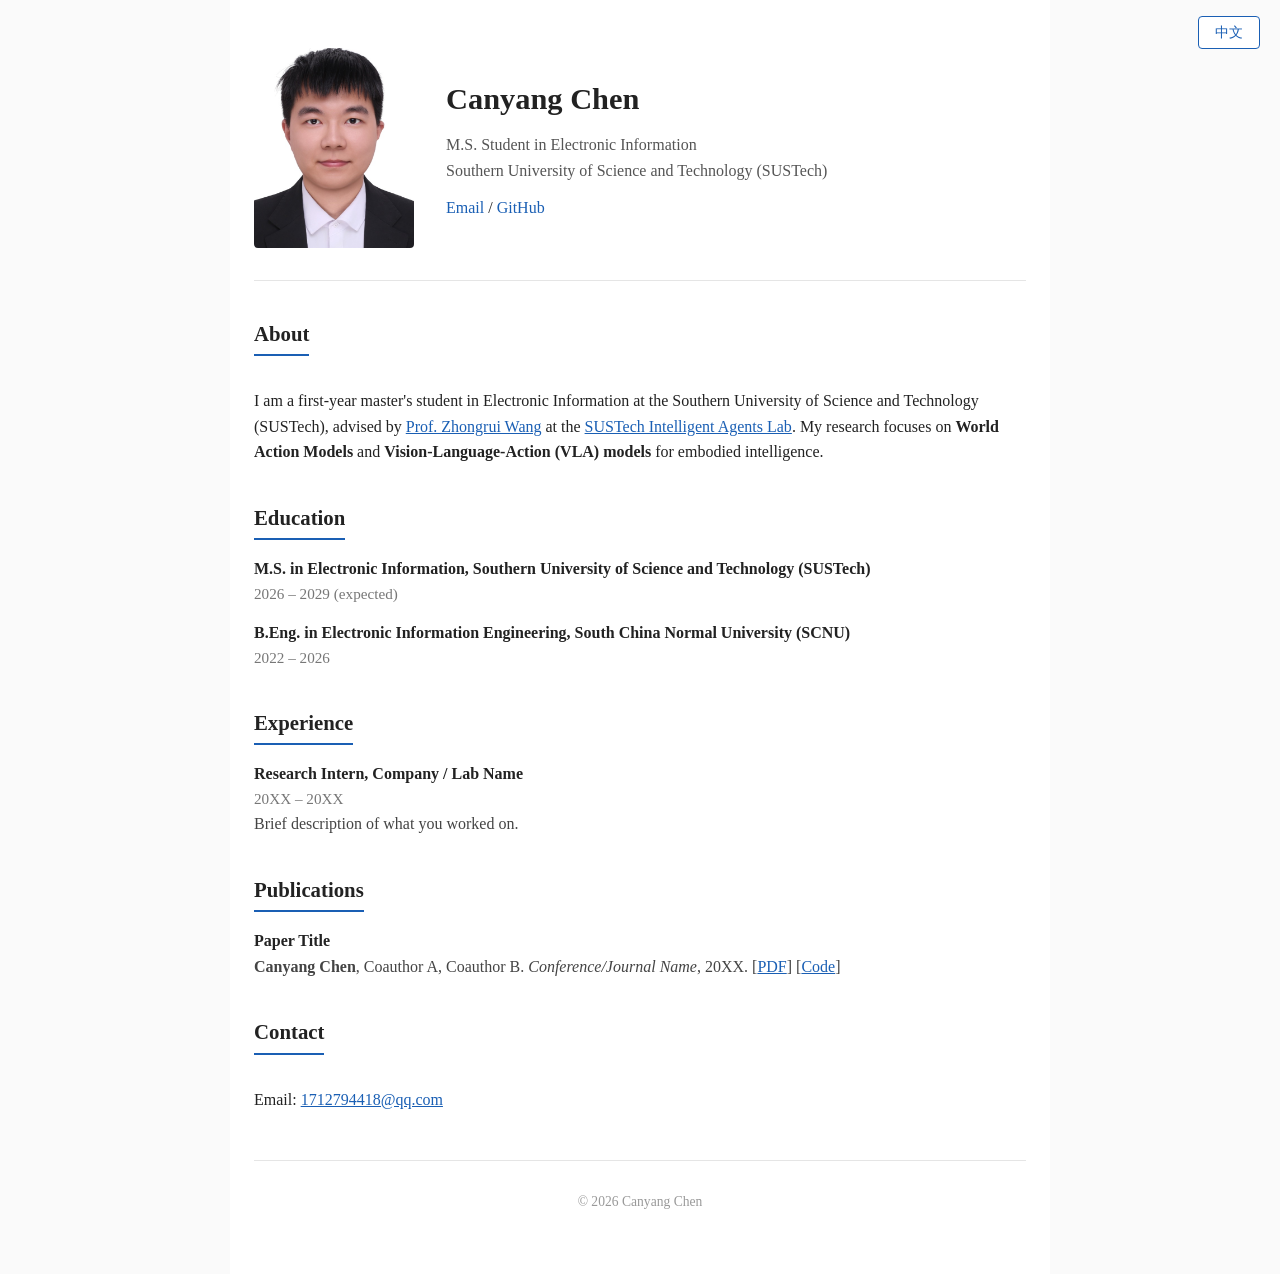
==== commit 1bc6e551: "Add advisor Prof. Zhongrui Wang and lab link" ====
--- a/index.html
+++ b/index.html
@@ -5,7 +5,7 @@
   <meta name="viewport" content="width=device-width, initial-scale=1.0">
   <title>Canyang Chen</title>
   <meta name="description" content="Personal academic website of Canyang Chen.">
-  <link rel="stylesheet" href="style.css">
+  <link rel="stylesheet" href="style.css?v=2">
 </head>
 <body>
   <button id="lang-toggle" type="button" aria-label="Switch language">中文</button>
@@ -35,10 +35,15 @@
         <h2><span class="lang-en">About</span><span class="lang-zh">关于我</span></h2>
         <p>
           <span class="lang-en">I am a first-year master's student in Electronic Information at the
-          Southern University of Science and Technology (SUSTech). My research focuses on
+          Southern University of Science and Technology (SUSTech), advised by
+          <a href="https://web.ial-cvmi.com/" target="_blank" rel="noopener">Prof. Zhongrui Wang</a>
+          at the <a href="https://web.ial-cvmi.com/" target="_blank" rel="noopener">SUSTech Intelligent Agents Lab</a>.
+          My research focuses on
           <strong>World Action Models</strong> and <strong>Vision-Language-Action (VLA) models</strong>
           for embodied intelligence.</span>
-          <span class="lang-zh">我是南方科技大学电子信息专业的一年级硕士生，
+          <span class="lang-zh">我是南方科技大学电子信息专业的一年级硕士生，师从
+          <a href="https://web.ial-cvmi.com/" target="_blank" rel="noopener">Zhongrui Wang 教授</a>，
+          所在课题组为<a href="https://web.ial-cvmi.com/" target="_blank" rel="noopener">南科大智能体实验室（SUSTech Intelligent Agents Lab）</a>。
           研究方向为面向具身智能的<strong>世界动作模型（World Action Model）</strong>和
           <strong>视觉-语言-动作模型（VLA）</strong>。</span>
         </p>
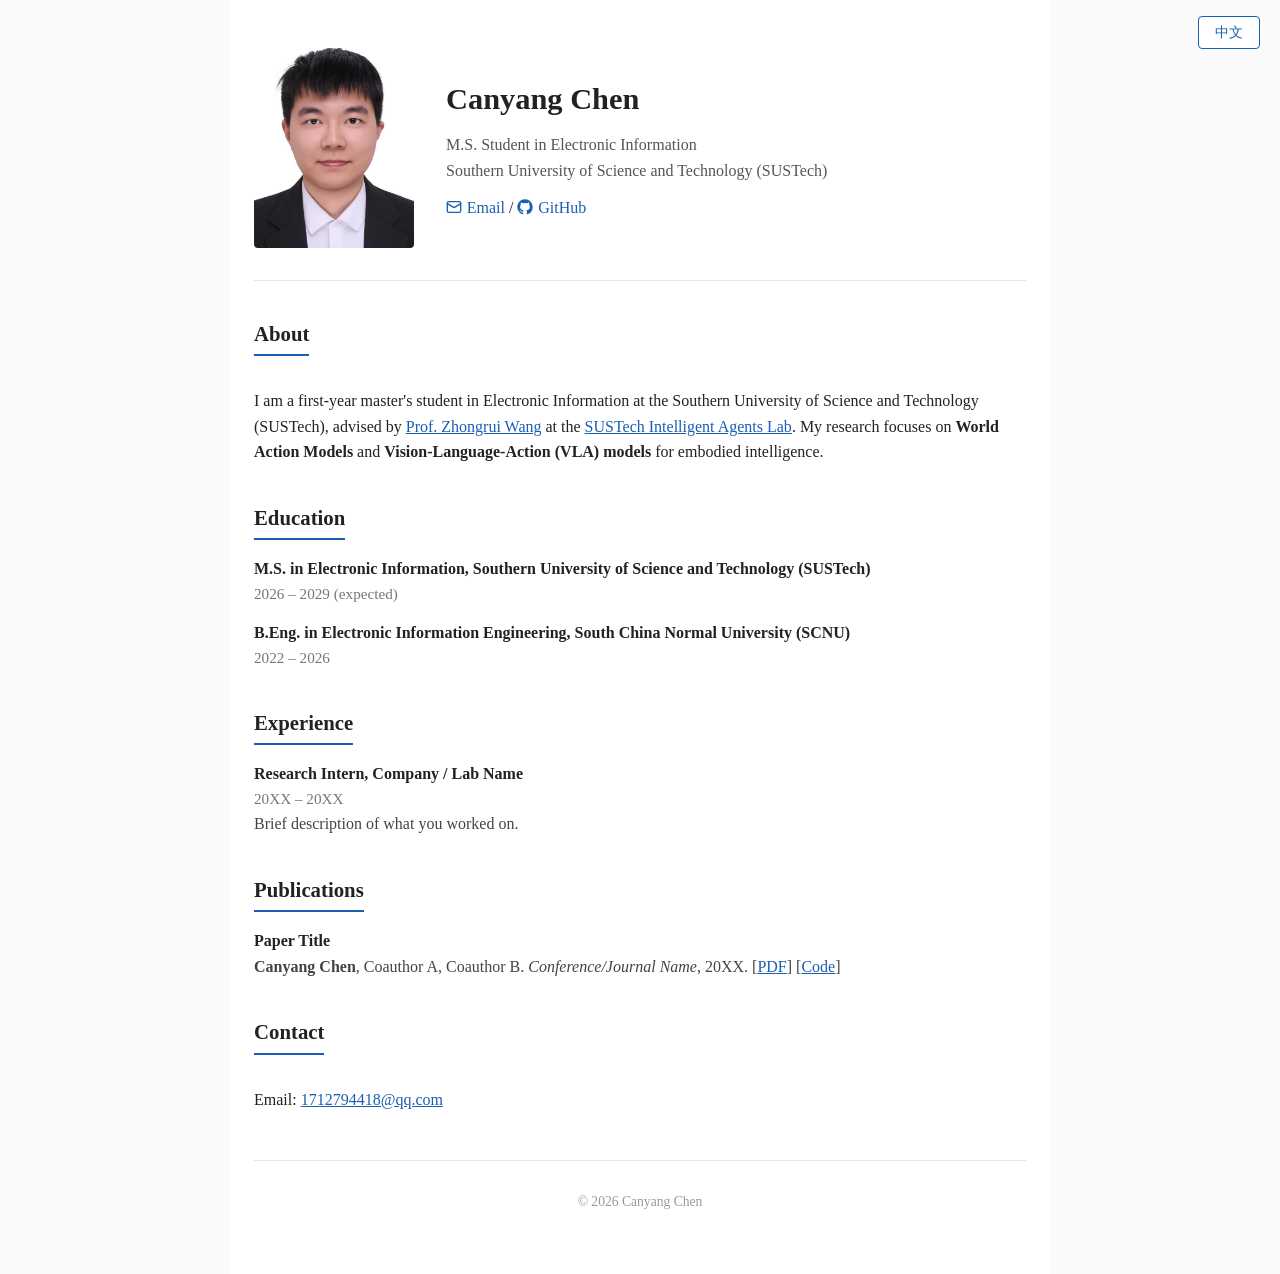
==== commit 301a072b: "Add icons to Email and GitHub links" ====
--- a/index.html
+++ b/index.html
@@ -5,7 +5,7 @@
   <meta name="viewport" content="width=device-width, initial-scale=1.0">
   <title>Canyang Chen</title>
   <meta name="description" content="Personal academic website of Canyang Chen.">
-  <link rel="stylesheet" href="style.css?v=2">
+  <link rel="stylesheet" href="style.css?v=3">
 </head>
 <body>
   <button id="lang-toggle" type="button" aria-label="Switch language">中文</button>
@@ -24,8 +24,8 @@
           南方科技大学</span>
         </p>
         <nav class="links">
-          <a href="mailto:1712794418@qq.com">Email</a> /
-          <a href="https://github.com/CCY-Dean" target="_blank" rel="noopener">GitHub</a>
+          <a href="mailto:1712794418@qq.com"><svg class="icon" viewBox="0 0 24 24" fill="none" stroke="currentColor" stroke-width="2" stroke-linecap="round" stroke-linejoin="round" aria-hidden="true"><rect x="2" y="4" width="20" height="16" rx="2"/><path d="m22 7-10 6L2 7"/></svg>Email</a> /
+          <a href="https://github.com/CCY-Dean" target="_blank" rel="noopener"><svg class="icon" viewBox="0 0 24 24" fill="currentColor" aria-hidden="true"><path d="M12 .5C5.65.5.5 5.65.5 12c0 5.08 3.29 9.39 7.86 10.91.58.11.79-.25.79-.55 0-.27-.01-1.17-.02-2.12-3.2.7-3.87-1.36-3.87-1.36-.52-1.33-1.28-1.68-1.28-1.68-1.04-.71.08-.7.08-.7 1.15.08 1.76 1.18 1.76 1.18 1.03 1.76 2.69 1.25 3.35.96.1-.75.4-1.25.72-1.54-2.55-.29-5.23-1.28-5.23-5.68 0-1.26.45-2.28 1.18-3.09-.12-.29-.51-1.46.11-3.04 0 0 .96-.31 3.15 1.18a10.9 10.9 0 0 1 5.74 0c2.19-1.49 3.15-1.18 3.15-1.18.62 1.58.23 2.75.11 3.04.74.81 1.18 1.83 1.18 3.09 0 4.41-2.69 5.38-5.25 5.67.41.35.77 1.05.77 2.12 0 1.53-.01 2.76-.01 3.14 0 .3.2.67.8.55A11.51 11.51 0 0 0 23.5 12C23.5 5.65 18.35.5 12 .5z"/></svg>GitHub</a>
         </nav>
       </div>
     </header>
@@ -120,12 +120,11 @@
       document.body.classList.toggle('zh', lang === 'zh');
       document.documentElement.lang = lang === 'zh' ? 'zh-CN' : 'en';
       btn.textContent = lang === 'zh' ? 'EN' : '中文';
-      localStorage.setItem('lang', lang);
     };
     btn.addEventListener('click', () => {
       apply(document.body.classList.contains('zh') ? 'en' : 'zh');
     });
-    apply(localStorage.getItem('lang') || 'en');
+    apply('en');
   </script>
 </body>
 </html>
--- a/style.css
+++ b/style.css
@@ -51,6 +51,13 @@
 
 .links a:hover {
   text-decoration: underline;
+}
+
+.icon {
+  width: 1em;
+  height: 1em;
+  vertical-align: -0.12em;
+  margin-right: 0.3em;
 }
 
 main section {
